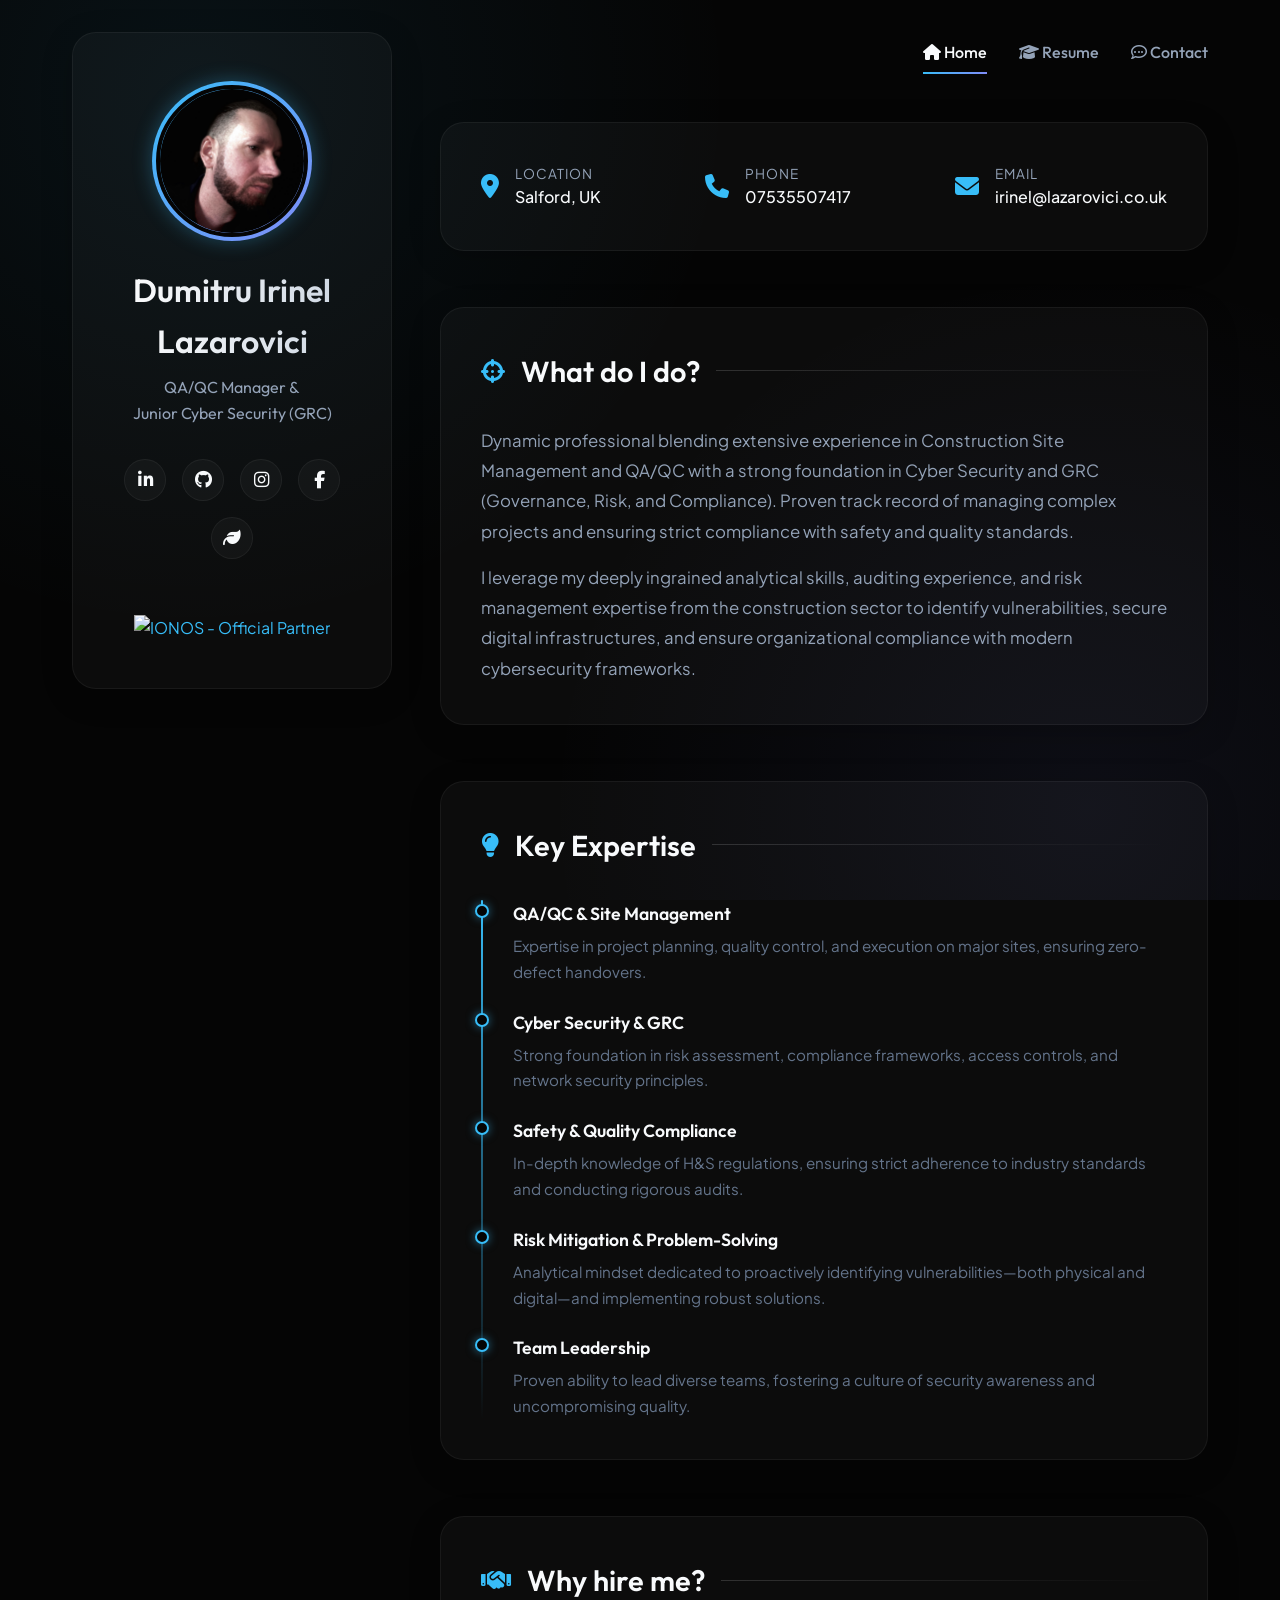
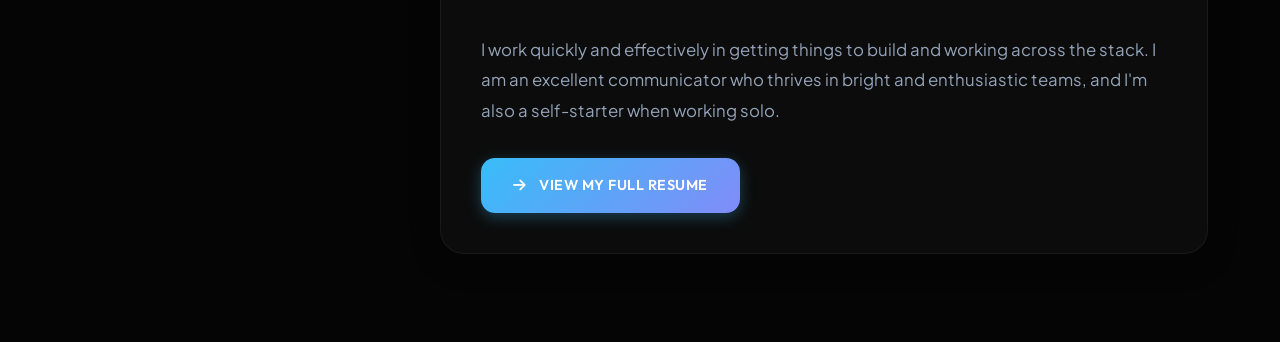
==== index.html @ 13bcc542 "Initial commit of 2026 Midnight Obsidian CV" ====
<!DOCTYPE html>
<html lang="en">
<head>
    <meta charset="UTF-8">
    <meta name="description" content="Dumitru Irinel Lazarovici - Professional Resume and Portfolio">
    <meta name="viewport" content="width=device-width, initial-scale=1.0">
    <title>Dumitru Irinel Lazarovici | Home</title>
    
    <!-- Google Fonts -->
    <link rel="preconnect" href="https://fonts.googleapis.com">
    <link rel="preconnect" href="https://fonts.gstatic.com" crossorigin>
    <link href="https://fonts.googleapis.com/css2?family=Outfit:wght@300;400;500;600;700&family=Plus+Jakarta+Sans:wght@400;500;600&display=swap" rel="stylesheet">
    
    <!-- FontAwesome -->
    <link rel="stylesheet" href="https://cdnjs.cloudflare.com/ajax/libs/font-awesome/6.4.0/css/all.min.css">
    
    <!-- Premium Custom CSS -->
    <link rel="stylesheet" href="assets/css/premium.css">
</head>
<body>

    <div class="container">
        
        <!-- Sidebar (Sticky) -->
        <aside class="sidebar animate-fade-in delay-1">
            <div class="glass-card" style="padding: 3rem 2rem;">
                <div class="profile-img-container">
                    <img src="assets/images/077.jpg" alt="Profile">
                </div>
                
                <h1 class="name">Dumitru Irinel Lazarovici</h1>
                <h2 class="title">QA/QC Manager &<br>Junior Cyber Security (GRC)</h2>
                
                <div class="social-links">
                    <a href="https://www.linkedin.com/in/irinel-lazarovici-98a188123/" target="_blank" class="social-icon" title="LinkedIn"><i class="fa-brands fa-linkedin-in"></i></a>
                    <a href="https://github.com/Iri3l/my-full-template" target="_blank" class="social-icon" title="GitHub"><i class="fa-brands fa-github"></i></a>
                    <a href="https://www.instagram.com/lazarovici_web_design/" target="_blank" class="social-icon" title="Instagram"><i class="fa-brands fa-instagram"></i></a>
                    <a href="https://www.facebook.com/Lazarovici-Web-Design-106968707484538/" target="_blank" class="social-icon" title="Facebook"><i class="fa-brands fa-facebook-f"></i></a>
                    <a href="https://joinnow.foreverliving.com/GBR/en-GB/welcome?distribID=440805075421" target="_blank" class="social-icon" title="Forever Living"><i class="fa-solid fa-leaf"></i></a>
                </div>
                


                <a href="https://partnernetwork.ionos.co.uk/partner/lazarovici.web.design?origin=PartnerBadge" target="_blank" class="partner-badge" rel="nofollow">
                    <img src="https://images-2.partnerportal.ionos.co.uk/items/683c39fa-d025-478d-b812-5f6673e0c8cc/profiles/a79d193d-137d-4387-9b11-49a4e6dd6d06/badges/normal_blue" alt="IONOS - Official Partner">
                </a>
            </div>
        </aside>

        <!-- Main Content Area -->
        <main class="content">
            
            <!-- Top Navigation -->
            <nav class="top-nav animate-fade-in delay-2">
                <a href="index.html" class="nav-link active"><i class="fa-solid fa-house"></i> Home</a>
                <a href="resume.html" class="nav-link"><i class="fa-solid fa-graduation-cap"></i> Resume</a>
                <a href="contact.html" class="nav-link"><i class="fa-regular fa-comment-dots"></i> Contact</a>
            </nav>

            <!-- Personal Info Header -->
            <section class="animate-fade-in delay-2">
                <div class="glass-card" style="display: flex; flex-wrap: wrap; gap: 2rem; justify-content: space-between; align-items: center;">
                    <div style="display: flex; align-items: center; gap: 1rem;">
                        <i class="fa-solid fa-location-dot" style="font-size: 1.5rem; color: var(--accent-color);"></i>
                        <div>
                            <p style="color: var(--text-secondary); font-size: 0.85rem; text-transform: uppercase; letter-spacing: 1px;">Location</p>
                            <p style="font-weight: 500;">Salford, UK</p>
                        </div>
                    </div>
                    <div style="display: flex; align-items: center; gap: 1rem;">
                        <i class="fa-solid fa-phone" style="font-size: 1.5rem; color: var(--accent-color);"></i>
                        <div>
                            <p style="color: var(--text-secondary); font-size: 0.85rem; text-transform: uppercase; letter-spacing: 1px;">Phone</p>
                            <p style="font-weight: 500;">07535507417</p>
                        </div>
                    </div>
                    <div style="display: flex; align-items: center; gap: 1rem;">
                        <i class="fa-solid fa-envelope" style="font-size: 1.5rem; color: var(--accent-color);"></i>
                        <div>
                            <p style="color: var(--text-secondary); font-size: 0.85rem; text-transform: uppercase; letter-spacing: 1px;">Email</p>
                            <p style="font-weight: 500;">irinel@lazarovici.co.uk</p>
                        </div>
                    </div>
                </div>
            </section>

            <!-- What do I do? -->
            <section class="animate-fade-in delay-3">
                <div class="glass-card">
                    <h3 class="section-title"><i class="fa-solid fa-crosshairs"></i> What do I do?</h3>
                    <p class="about-text">
                        Dynamic professional blending extensive experience in Construction Site Management and QA/QC with a strong foundation in Cyber Security and GRC (Governance, Risk, and Compliance). Proven track record of managing complex projects and ensuring strict compliance with safety and quality standards.
                    </p>
                    <p class="about-text" style="margin-top: 1rem;">
                        I leverage my deeply ingrained analytical skills, auditing experience, and risk management expertise from the construction sector to identify vulnerabilities, secure digital infrastructures, and ensure organizational compliance with modern cybersecurity frameworks.
                    </p>
                </div>
            </section>

            <!-- Key Skills -->
            <section class="animate-fade-in delay-3">
                <div class="glass-card">
                    <h3 class="section-title"><i class="fa-solid fa-lightbulb"></i> Key Expertise</h3>
                    <div class="timeline">
                        <div class="timeline-item" style="margin-bottom: 1.5rem;">
                            <div class="timeline-dot"></div>
                            <h4 class="timeline-title" style="font-size: 1.1rem;">QA/QC & Site Management</h4>
                            <p class="timeline-content">Expertise in project planning, quality control, and execution on major sites, ensuring zero-defect handovers.</p>
                        </div>
                        <div class="timeline-item" style="margin-bottom: 1.5rem;">
                            <div class="timeline-dot"></div>
                            <h4 class="timeline-title" style="font-size: 1.1rem;">Cyber Security & GRC</h4>
                            <p class="timeline-content">Strong foundation in risk assessment, compliance frameworks, access controls, and network security principles.</p>
                        </div>
                        <div class="timeline-item" style="margin-bottom: 1.5rem;">
                            <div class="timeline-dot"></div>
                            <h4 class="timeline-title" style="font-size: 1.1rem;">Safety & Quality Compliance</h4>
                            <p class="timeline-content">In-depth knowledge of H&S regulations, ensuring strict adherence to industry standards and conducting rigorous audits.</p>
                        </div>
                        <div class="timeline-item" style="margin-bottom: 1.5rem;">
                            <div class="timeline-dot"></div>
                            <h4 class="timeline-title" style="font-size: 1.1rem;">Risk Mitigation & Problem-Solving</h4>
                            <p class="timeline-content">Analytical mindset dedicated to proactively identifying vulnerabilities—both physical and digital—and implementing robust solutions.</p>
                        </div>
                        <div class="timeline-item">
                            <div class="timeline-dot"></div>
                            <h4 class="timeline-title" style="font-size: 1.1rem;">Team Leadership</h4>
                            <p class="timeline-content">Proven ability to lead diverse teams, fostering a culture of security awareness and uncompromising quality.</p>
                        </div>
                    </div>
                </div>
            </section>

            <!-- Why hire me? -->
            <section class="animate-fade-in delay-4">
                <div class="glass-card">
                    <h3 class="section-title"><i class="fa-solid fa-handshake"></i> Why hire me?</h3>
                    <p class="about-text">
                        I work quickly and effectively in getting things to build and working across the stack. I am an excellent communicator who thrives in bright and enthusiastic teams, and I'm also a self-starter when working solo.
                    </p>
                    <div style="margin-top: 2rem;">
                        <a href="resume.html" class="btn-download" style="width: auto; padding: 1rem 2rem;">
                            <i class="fa-solid fa-arrow-right"></i> View My Full Resume
                        </a>
                    </div>
                </div>
            </section>

        </main>
    </div>

</body>
</html>
---- assets/css/premium.css ----
:root {
    --bg-main: #050505;
    --card-bg: rgba(255, 255, 255, 0.03);
    --card-border: rgba(255, 255, 255, 0.05);
    --card-border-hover: rgba(255, 255, 255, 0.15);
    --text-primary: #f8fafc;
    --text-secondary: #94a3b8;
    --text-muted: #64748b;
    --accent-gradient: linear-gradient(135deg, #38bdf8 0%, #818cf8 100%);
    --accent-color: #38bdf8;
    --font-heading: 'Outfit', sans-serif;
    --font-body: 'Plus Jakarta Sans', sans-serif;
}

* {
    margin: 0;
    padding: 0;
    box-sizing: border-box;
}

body {
    background-color: var(--bg-main);
    background-image: 
        radial-gradient(circle at 15% 10%, rgba(56, 189, 248, 0.07) 0%, transparent 40%),
        radial-gradient(circle at 85% 90%, rgba(129, 140, 248, 0.07) 0%, transparent 40%);
    background-attachment: fixed;
    color: var(--text-primary);
    font-family: var(--font-body);
    line-height: 1.6;
    -webkit-font-smoothing: antialiased;
}

/* Typography */
h1, h2, h3, h4, h5, h6 {
    font-family: var(--font-heading);
    color: var(--text-primary);
    font-weight: 600;
}

a {
    color: var(--accent-color);
    text-decoration: none;
    transition: all 0.3s ease;
}

a:hover {
    color: #fff;
    text-shadow: 0 0 10px rgba(56, 189, 248, 0.5);
}

/* Layout */
.container {
    max-width: 1200px;
    margin: 0 auto;
    padding: 2rem;
    display: grid;
    grid-template-columns: 320px 1fr;
    gap: 3rem;
}

@media (max-width: 992px) {
    .container {
        grid-template-columns: 1fr;
    }
    
    .sidebar {
        position: relative;
        top: 0;
        z-index: 10;
        margin-bottom: 2rem;
    }
}

/* Glass Card Reusable Class */
.glass-card {
    background: var(--card-bg);
    backdrop-filter: blur(20px);
    -webkit-backdrop-filter: blur(20px);
    border: 1px solid var(--card-border);
    border-radius: 24px;
    padding: 2.5rem;
    box-shadow: 0 8px 32px rgba(0, 0, 0, 0.2);
    transition: all 0.4s cubic-bezier(0.175, 0.885, 0.32, 1.275);
}

.glass-card:hover {
    transform: translateY(-5px);
    border-color: var(--card-border-hover);
    box-shadow: 0 15px 40px rgba(0, 0, 0, 0.4);
}

/* Sidebar */
.sidebar {
    position: sticky;
    top: 2rem;
    height: fit-content;
    text-align: center;
}

.profile-img-container {
    width: 160px;
    height: 160px;
    margin: 0 auto 1.5rem auto;
    border-radius: 50%;
    background: var(--accent-gradient);
    padding: 4px;
    box-shadow: 0 0 20px rgba(56, 189, 248, 0.3);
}

.profile-img-container img {
    width: 100%;
    height: 100%;
    border-radius: 50%;
    object-fit: cover;
    background: var(--bg-main);
    border: 4px solid var(--bg-main);
}

.name {
    font-size: 2rem;
    margin-bottom: 0.5rem;
    background: linear-gradient(to right, #fff, #cbd5e1);
    -webkit-background-clip: text;
    -webkit-text-fill-color: transparent;
}

.title {
    font-size: 1rem;
    color: var(--text-secondary);
    margin-bottom: 2rem;
    font-weight: 400;
}

.social-links {
    display: flex;
    justify-content: center;
    flex-wrap: wrap;
    gap: 1rem;
    margin-bottom: 2rem;
}

.social-icon {
    width: 42px;
    height: 42px;
    border-radius: 50%;
    background: rgba(255, 255, 255, 0.03);
    display: flex;
    align-items: center;
    justify-content: center;
    color: var(--text-primary);
    border: 1px solid var(--card-border);
    transition: all 0.3s ease;
    font-size: 1.1rem;
}

.social-icon:hover {
    background: var(--accent-gradient);
    transform: translateY(-4px) scale(1.1);
    border-color: transparent;
    color: #fff;
    box-shadow: 0 10px 20px rgba(56, 189, 248, 0.4);
}

.btn-download {
    display: inline-flex;
    align-items: center;
    justify-content: center;
    gap: 0.8rem;
    width: 100%;
    padding: 1rem;
    border-radius: 14px;
    background: var(--accent-gradient);
    color: #fff;
    font-weight: 600;
    font-family: var(--font-heading);
    letter-spacing: 0.5px;
    border: none;
    cursor: pointer;
    transition: all 0.3s ease;
    text-transform: uppercase;
    font-size: 0.9rem;
    box-shadow: 0 4px 15px rgba(56, 189, 248, 0.3);
}

.btn-download:hover {
    box-shadow: 0 10px 25px rgba(56, 189, 248, 0.5);
    transform: translateY(-2px);
    color: #fff;
}

/* Main Content Sections */
section {
    margin-bottom: 3.5rem;
}

.section-title {
    font-size: 1.8rem;
    margin-bottom: 2rem;
    display: flex;
    align-items: center;
    gap: 1rem;
}

.section-title i {
    color: var(--accent-color);
    font-size: 1.5rem;
}

.section-title::after {
    content: '';
    height: 1px;
    flex: 1;
    background: linear-gradient(90deg, var(--card-border-hover), transparent);
}

/* Timeline */
.timeline {
    position: relative;
    padding-left: 2rem;
}

.timeline::before {
    content: '';
    position: absolute;
    left: 0;
    top: 0;
    height: 100%;
    width: 2px;
    background: linear-gradient(180deg, var(--accent-color) 0%, rgba(56, 189, 248, 0) 100%);
    border-radius: 2px;
}

.timeline-item {
    position: relative;
    margin-bottom: 2.5rem;
}

.timeline-item:last-child {
    margin-bottom: 0;
}

.timeline-dot {
    position: absolute;
    left: -2.35rem;
    top: 0.25rem;
    width: 14px;
    height: 14px;
    border-radius: 50%;
    background: var(--bg-main);
    border: 2px solid var(--accent-color);
    box-shadow: 0 0 10px rgba(56, 189, 248, 0.5);
    transition: all 0.3s ease;
}

.timeline-item:hover .timeline-dot {
    background: var(--accent-color);
    transform: scale(1.3);
}

.timeline-date {
    font-size: 0.85rem;
    color: var(--accent-color);
    font-weight: 600;
    margin-bottom: 0.8rem;
    display: inline-block;
    padding: 0.3rem 1rem;
    background: rgba(56, 189, 248, 0.1);
    border-radius: 20px;
    border: 1px solid rgba(56, 189, 248, 0.2);
}

.timeline-title {
    font-size: 1.3rem;
    color: var(--text-primary);
    margin-bottom: 0.3rem;
}

.timeline-subtitle {
    font-size: 1rem;
    color: var(--text-secondary);
    margin-bottom: 1.2rem;
}

.timeline-content {
    color: var(--text-muted);
    font-size: 0.95rem;
    line-height: 1.7;
}

.timeline-content p {
    margin-bottom: 0.5rem;
    padding-left: 1rem;
    border-left: 2px solid rgba(255,255,255,0.05);
}

.timeline-content .projects-title {
    color: var(--text-secondary);
    font-weight: 600;
    margin-top: 1rem;
    margin-bottom: 0.8rem;
    font-family: var(--font-heading);
}

/* Skills */
.skills-grid {
    display: grid;
    grid-template-columns: 1fr 1fr;
    gap: 2.5rem;
}

@media (max-width: 768px) {
    .skills-grid {
        grid-template-columns: 1fr;
    }
}

.skill-category-title {
    font-size: 1.2rem;
    color: var(--text-primary);
    margin-bottom: 1.5rem;
    font-family: var(--font-heading);
    display: flex;
    align-items: center;
    gap: 0.5rem;
}
.skill-category-title i {
    color: var(--accent-color);
}

.skill-item {
    margin-bottom: 1.5rem;
}

.skill-info {
    display: flex;
    justify-content: space-between;
    margin-bottom: 0.6rem;
    font-size: 0.95rem;
    color: var(--text-secondary);
    font-weight: 500;
}

.skill-bar-bg {
    width: 100%;
    height: 8px;
    background: rgba(255, 255, 255, 0.05);
    border-radius: 10px;
    overflow: hidden;
    box-shadow: inset 0 2px 4px rgba(0,0,0,0.2);
}

.skill-bar-fill {
    height: 100%;
    background: var(--accent-gradient);
    border-radius: 10px;
    position: relative;
    box-shadow: 0 0 12px rgba(56, 189, 248, 0.6);
}

/* Qualifications Pills */
.qualifications {
    display: flex;
    flex-wrap: wrap;
    gap: 0.8rem;
}

.qual-pill {
    padding: 0.6rem 1.2rem;
    background: rgba(255, 255, 255, 0.03);
    border: 1px solid rgba(255, 255, 255, 0.08);
    border-radius: 30px;
    font-size: 0.9rem;
    color: var(--text-secondary);
    transition: all 0.3s ease;
    display: flex;
    align-items: center;
    gap: 0.5rem;
}

.qual-pill i {
    color: var(--accent-color);
}

.qual-pill:hover {
    border-color: var(--accent-color);
    color: var(--text-primary);
    background: rgba(56, 189, 248, 0.1);
    transform: translateY(-2px);
    box-shadow: 0 5px 15px rgba(0,0,0,0.2);
}

/* Header Menu (Desktop) */
.top-nav {
    display: flex;
    justify-content: flex-end;
    gap: 2rem;
    margin-bottom: 3rem;
}

.nav-link {
    color: var(--text-secondary);
    font-family: var(--font-heading);
    font-weight: 500;
    font-size: 1rem;
    position: relative;
    padding: 0.5rem 0;
}

.nav-link.active {
    color: var(--text-primary);
}

.nav-link::after {
    content: '';
    position: absolute;
    bottom: 0;
    left: 0;
    width: 0;
    height: 2px;
    background: var(--accent-gradient);
    transition: width 0.3s ease;
}

.nav-link:hover::after, .nav-link.active::after {
    width: 100%;
}

.nav-link:hover {
    color: var(--text-primary);
}

/* Fade in animation */
@keyframes fadeInUp {
    from {
        opacity: 0;
        transform: translateY(30px);
    }
    to {
        opacity: 1;
        transform: translateY(0);
    }
}

.animate-fade-in {
    animation: fadeInUp 0.8s cubic-bezier(0.175, 0.885, 0.32, 1.275) forwards;
    opacity: 0;
}

.delay-1 { animation-delay: 0.1s; }
.delay-2 { animation-delay: 0.2s; }
.delay-3 { animation-delay: 0.3s; }
.delay-4 { animation-delay: 0.4s; }

.about-text {
    color: var(--text-secondary);
    font-size: 1.05rem;
    line-height: 1.8;
}

.partner-badge {
    margin-top: 1.5rem;
    display: inline-block;
    transition: transform 0.3s ease;
}
.partner-badge:hover {
    transform: scale(1.05);
}
.partner-badge img {
    height: 45px;
}

/* Form Styles for Contact Page */
.premium-form {
    display: flex;
    flex-direction: column;
    gap: 1.5rem;
    margin-top: 2rem;
}

.form-group {
    display: flex;
    flex-direction: column;
    gap: 0.5rem;
}

.form-control {
    width: 100%;
    padding: 1rem 1.2rem;
    background: rgba(255, 255, 255, 0.03);
    border: 1px solid rgba(255, 255, 255, 0.1);
    border-radius: 12px;
    color: var(--text-primary);
    font-family: var(--font-body);
    font-size: 1rem;
    transition: all 0.3s ease;
    outline: none;
}

.form-control::placeholder {
    color: rgba(255, 255, 255, 0.3);
}

.form-control:focus {
    background: rgba(255, 255, 255, 0.06);
    border-color: var(--accent-color);
    box-shadow: 0 0 15px rgba(56, 189, 248, 0.2);
}

textarea.form-control {
    min-height: 150px;
    resize: vertical;
}
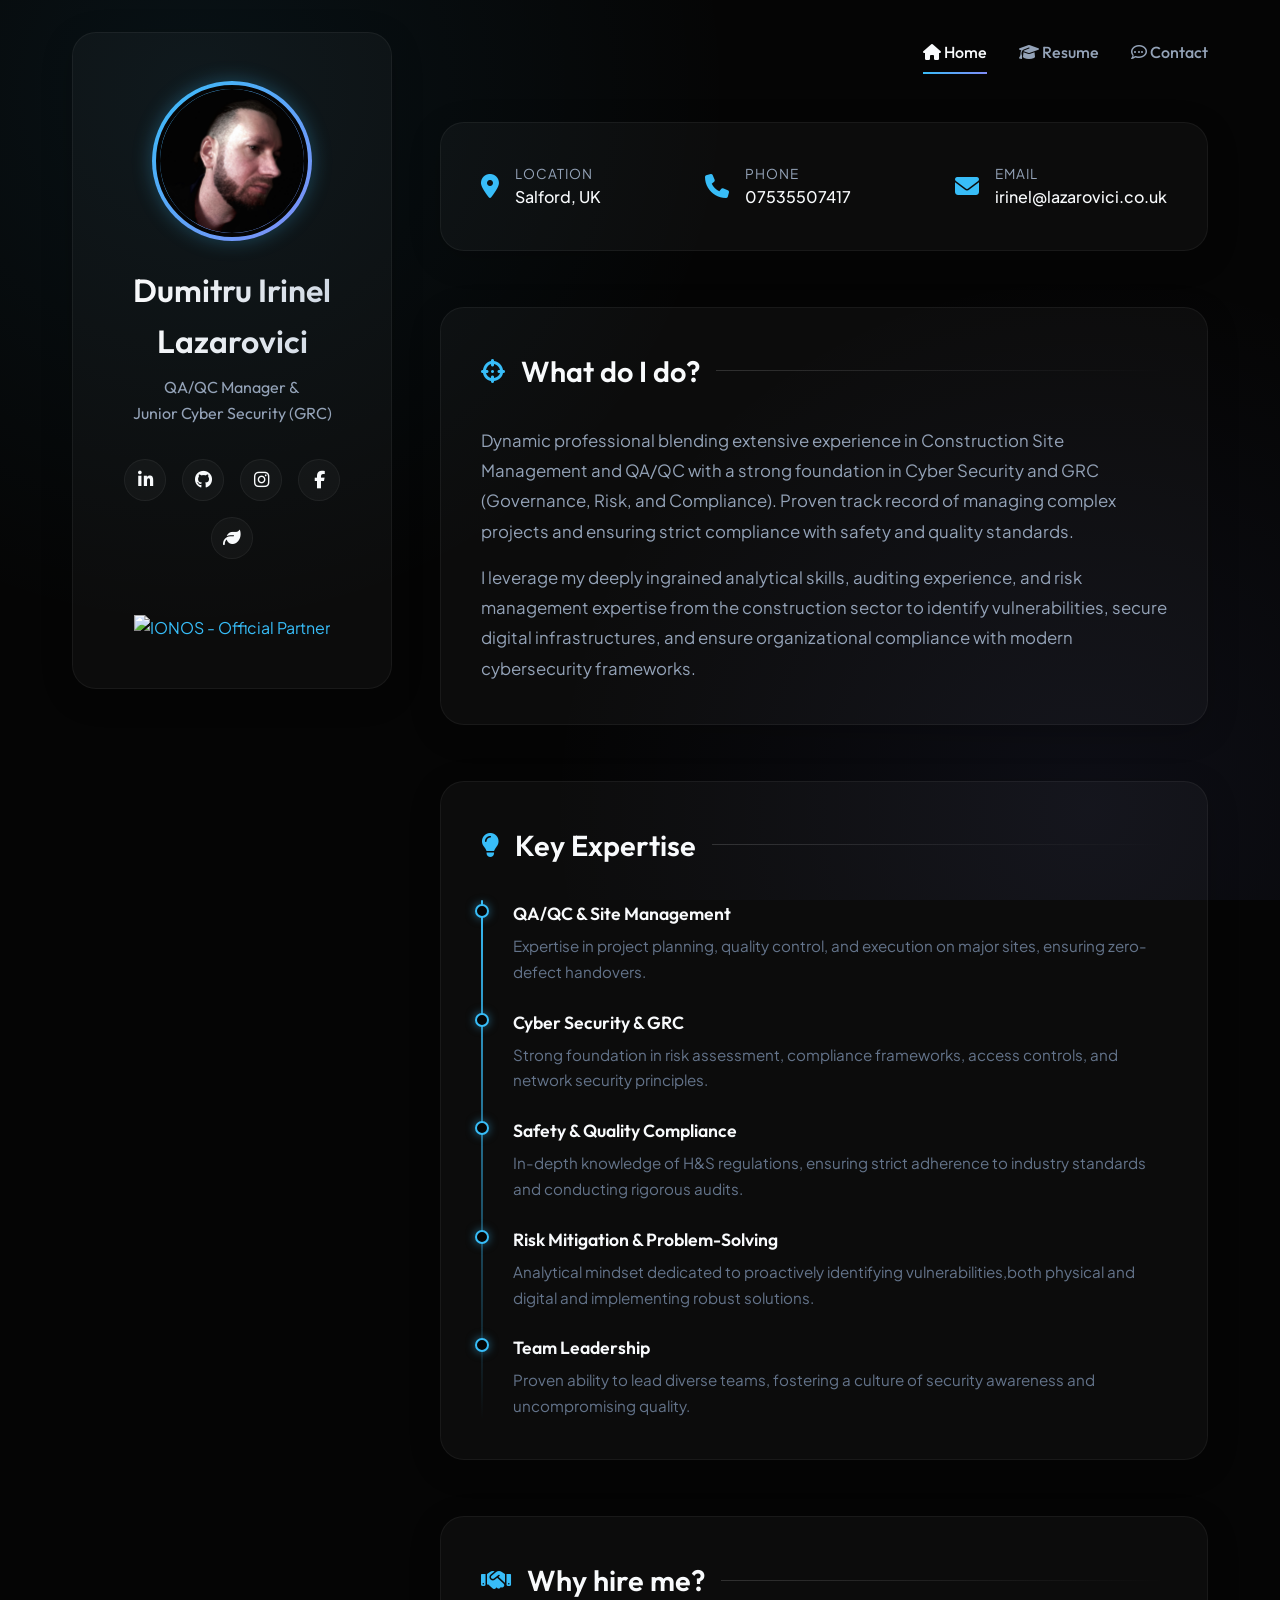
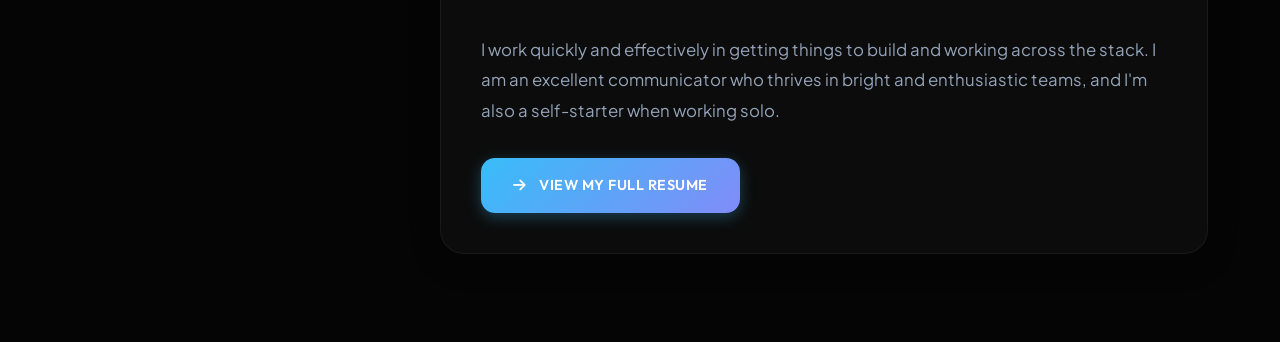
==== commit d3d7f9d1: "Update formatting and text in index.html and other files" ====
--- a/index.html
+++ b/index.html
@@ -1,55 +1,66 @@
 <!DOCTYPE html>
 <html lang="en">
+
 <head>
     <meta charset="UTF-8">
     <meta name="description" content="Dumitru Irinel Lazarovici - Professional Resume and Portfolio">
     <meta name="viewport" content="width=device-width, initial-scale=1.0">
     <title>Dumitru Irinel Lazarovici | Home</title>
-    
+
     <!-- Google Fonts -->
     <link rel="preconnect" href="https://fonts.googleapis.com">
     <link rel="preconnect" href="https://fonts.gstatic.com" crossorigin>
-    <link href="https://fonts.googleapis.com/css2?family=Outfit:wght@300;400;500;600;700&family=Plus+Jakarta+Sans:wght@400;500;600&display=swap" rel="stylesheet">
-    
+    <link
+        href="https://fonts.googleapis.com/css2?family=Outfit:wght@300;400;500;600;700&family=Plus+Jakarta+Sans:wght@400;500;600&display=swap"
+        rel="stylesheet">
+
     <!-- FontAwesome -->
     <link rel="stylesheet" href="https://cdnjs.cloudflare.com/ajax/libs/font-awesome/6.4.0/css/all.min.css">
-    
+
     <!-- Premium Custom CSS -->
     <link rel="stylesheet" href="assets/css/premium.css">
 </head>
+
 <body>
 
     <div class="container">
-        
+
         <!-- Sidebar (Sticky) -->
         <aside class="sidebar animate-fade-in delay-1">
             <div class="glass-card" style="padding: 3rem 2rem;">
                 <div class="profile-img-container">
                     <img src="assets/images/077.jpg" alt="Profile">
                 </div>
-                
+
                 <h1 class="name">Dumitru Irinel Lazarovici</h1>
                 <h2 class="title">QA/QC Manager &<br>Junior Cyber Security (GRC)</h2>
-                
+
                 <div class="social-links">
-                    <a href="https://www.linkedin.com/in/irinel-lazarovici-98a188123/" target="_blank" class="social-icon" title="LinkedIn"><i class="fa-brands fa-linkedin-in"></i></a>
-                    <a href="https://github.com/Iri3l/my-full-template" target="_blank" class="social-icon" title="GitHub"><i class="fa-brands fa-github"></i></a>
-                    <a href="https://www.instagram.com/lazarovici_web_design/" target="_blank" class="social-icon" title="Instagram"><i class="fa-brands fa-instagram"></i></a>
-                    <a href="https://www.facebook.com/Lazarovici-Web-Design-106968707484538/" target="_blank" class="social-icon" title="Facebook"><i class="fa-brands fa-facebook-f"></i></a>
-                    <a href="https://joinnow.foreverliving.com/GBR/en-GB/welcome?distribID=440805075421" target="_blank" class="social-icon" title="Forever Living"><i class="fa-solid fa-leaf"></i></a>
+                    <a href="https://www.linkedin.com/in/irinel-lazarovici-98a188123/" target="_blank"
+                        class="social-icon" title="LinkedIn"><i class="fa-brands fa-linkedin-in"></i></a>
+                    <a href="https://github.com/Iri3l/my-full-template" target="_blank" class="social-icon"
+                        title="GitHub"><i class="fa-brands fa-github"></i></a>
+                    <a href="https://www.instagram.com/lazarovici_web_design/" target="_blank" class="social-icon"
+                        title="Instagram"><i class="fa-brands fa-instagram"></i></a>
+                    <a href="https://www.facebook.com/Lazarovici-Web-Design-106968707484538/" target="_blank"
+                        class="social-icon" title="Facebook"><i class="fa-brands fa-facebook-f"></i></a>
+                    <a href="https://joinnow.foreverliving.com/GBR/en-GB/welcome?distribID=440805075421" target="_blank"
+                        class="social-icon" title="Forever Living"><i class="fa-solid fa-leaf"></i></a>
                 </div>
-                
 
 
-                <a href="https://partnernetwork.ionos.co.uk/partner/lazarovici.web.design?origin=PartnerBadge" target="_blank" class="partner-badge" rel="nofollow">
-                    <img src="https://images-2.partnerportal.ionos.co.uk/items/683c39fa-d025-478d-b812-5f6673e0c8cc/profiles/a79d193d-137d-4387-9b11-49a4e6dd6d06/badges/normal_blue" alt="IONOS - Official Partner">
+
+                <a href="https://partnernetwork.ionos.co.uk/partner/lazarovici.web.design?origin=PartnerBadge"
+                    target="_blank" class="partner-badge" rel="nofollow">
+                    <img src="https://images-2.partnerportal.ionos.co.uk/items/683c39fa-d025-478d-b812-5f6673e0c8cc/profiles/a79d193d-137d-4387-9b11-49a4e6dd6d06/badges/normal_blue"
+                        alt="IONOS - Official Partner">
                 </a>
             </div>
         </aside>
 
         <!-- Main Content Area -->
         <main class="content">
-            
+
             <!-- Top Navigation -->
             <nav class="top-nav animate-fade-in delay-2">
                 <a href="index.html" class="nav-link active"><i class="fa-solid fa-house"></i> Home</a>
@@ -59,25 +70,32 @@
 
             <!-- Personal Info Header -->
             <section class="animate-fade-in delay-2">
-                <div class="glass-card" style="display: flex; flex-wrap: wrap; gap: 2rem; justify-content: space-between; align-items: center;">
+                <div class="glass-card"
+                    style="display: flex; flex-wrap: wrap; gap: 2rem; justify-content: space-between; align-items: center;">
                     <div style="display: flex; align-items: center; gap: 1rem;">
                         <i class="fa-solid fa-location-dot" style="font-size: 1.5rem; color: var(--accent-color);"></i>
                         <div>
-                            <p style="color: var(--text-secondary); font-size: 0.85rem; text-transform: uppercase; letter-spacing: 1px;">Location</p>
+                            <p
+                                style="color: var(--text-secondary); font-size: 0.85rem; text-transform: uppercase; letter-spacing: 1px;">
+                                Location</p>
                             <p style="font-weight: 500;">Salford, UK</p>
                         </div>
                     </div>
                     <div style="display: flex; align-items: center; gap: 1rem;">
                         <i class="fa-solid fa-phone" style="font-size: 1.5rem; color: var(--accent-color);"></i>
                         <div>
-                            <p style="color: var(--text-secondary); font-size: 0.85rem; text-transform: uppercase; letter-spacing: 1px;">Phone</p>
+                            <p
+                                style="color: var(--text-secondary); font-size: 0.85rem; text-transform: uppercase; letter-spacing: 1px;">
+                                Phone</p>
                             <p style="font-weight: 500;">07535507417</p>
                         </div>
                     </div>
                     <div style="display: flex; align-items: center; gap: 1rem;">
                         <i class="fa-solid fa-envelope" style="font-size: 1.5rem; color: var(--accent-color);"></i>
                         <div>
-                            <p style="color: var(--text-secondary); font-size: 0.85rem; text-transform: uppercase; letter-spacing: 1px;">Email</p>
+                            <p
+                                style="color: var(--text-secondary); font-size: 0.85rem; text-transform: uppercase; letter-spacing: 1px;">
+                                Email</p>
                             <p style="font-weight: 500;">irinel@lazarovici.co.uk</p>
                         </div>
                     </div>
@@ -89,10 +107,15 @@
                 <div class="glass-card">
                     <h3 class="section-title"><i class="fa-solid fa-crosshairs"></i> What do I do?</h3>
                     <p class="about-text">
-                        Dynamic professional blending extensive experience in Construction Site Management and QA/QC with a strong foundation in Cyber Security and GRC (Governance, Risk, and Compliance). Proven track record of managing complex projects and ensuring strict compliance with safety and quality standards.
+                        Dynamic professional blending extensive experience in Construction Site Management and QA/QC
+                        with a strong foundation in Cyber Security and GRC (Governance, Risk, and Compliance). Proven
+                        track record of managing complex projects and ensuring strict compliance with safety and quality
+                        standards.
                     </p>
                     <p class="about-text" style="margin-top: 1rem;">
-                        I leverage my deeply ingrained analytical skills, auditing experience, and risk management expertise from the construction sector to identify vulnerabilities, secure digital infrastructures, and ensure organizational compliance with modern cybersecurity frameworks.
+                        I leverage my deeply ingrained analytical skills, auditing experience, and risk management
+                        expertise from the construction sector to identify vulnerabilities, secure digital
+                        infrastructures, and ensure organizational compliance with modern cybersecurity frameworks.
                     </p>
                 </div>
             </section>
@@ -105,27 +128,32 @@
                         <div class="timeline-item" style="margin-bottom: 1.5rem;">
                             <div class="timeline-dot"></div>
                             <h4 class="timeline-title" style="font-size: 1.1rem;">QA/QC & Site Management</h4>
-                            <p class="timeline-content">Expertise in project planning, quality control, and execution on major sites, ensuring zero-defect handovers.</p>
+                            <p class="timeline-content">Expertise in project planning, quality control, and execution on
+                                major sites, ensuring zero-defect handovers.</p>
                         </div>
                         <div class="timeline-item" style="margin-bottom: 1.5rem;">
                             <div class="timeline-dot"></div>
                             <h4 class="timeline-title" style="font-size: 1.1rem;">Cyber Security & GRC</h4>
-                            <p class="timeline-content">Strong foundation in risk assessment, compliance frameworks, access controls, and network security principles.</p>
+                            <p class="timeline-content">Strong foundation in risk assessment, compliance frameworks,
+                                access controls, and network security principles.</p>
                         </div>
                         <div class="timeline-item" style="margin-bottom: 1.5rem;">
                             <div class="timeline-dot"></div>
                             <h4 class="timeline-title" style="font-size: 1.1rem;">Safety & Quality Compliance</h4>
-                            <p class="timeline-content">In-depth knowledge of H&S regulations, ensuring strict adherence to industry standards and conducting rigorous audits.</p>
+                            <p class="timeline-content">In-depth knowledge of H&S regulations, ensuring strict adherence
+                                to industry standards and conducting rigorous audits.</p>
                         </div>
                         <div class="timeline-item" style="margin-bottom: 1.5rem;">
                             <div class="timeline-dot"></div>
                             <h4 class="timeline-title" style="font-size: 1.1rem;">Risk Mitigation & Problem-Solving</h4>
-                            <p class="timeline-content">Analytical mindset dedicated to proactively identifying vulnerabilities—both physical and digital—and implementing robust solutions.</p>
+                            <p class="timeline-content">Analytical mindset dedicated to proactively identifying
+                                vulnerabilities,both physical and digital and implementing robust solutions.</p>
                         </div>
                         <div class="timeline-item">
                             <div class="timeline-dot"></div>
                             <h4 class="timeline-title" style="font-size: 1.1rem;">Team Leadership</h4>
-                            <p class="timeline-content">Proven ability to lead diverse teams, fostering a culture of security awareness and uncompromising quality.</p>
+                            <p class="timeline-content">Proven ability to lead diverse teams, fostering a culture of
+                                security awareness and uncompromising quality.</p>
                         </div>
                     </div>
                 </div>
@@ -136,7 +164,9 @@
                 <div class="glass-card">
                     <h3 class="section-title"><i class="fa-solid fa-handshake"></i> Why hire me?</h3>
                     <p class="about-text">
-                        I work quickly and effectively in getting things to build and working across the stack. I am an excellent communicator who thrives in bright and enthusiastic teams, and I'm also a self-starter when working solo.
+                        I work quickly and effectively in getting things to build and working across the stack. I am an
+                        excellent communicator who thrives in bright and enthusiastic teams, and I'm also a self-starter
+                        when working solo.
                     </p>
                     <div style="margin-top: 2rem;">
                         <a href="resume.html" class="btn-download" style="width: auto; padding: 1rem 2rem;">
@@ -150,4 +180,5 @@
     </div>
 
 </body>
+
 </html>
--- a/assets/css/premium.css
+++ b/assets/css/premium.css
@@ -20,7 +20,7 @@
 
 body {
     background-color: var(--bg-main);
-    background-image: 
+    background-image:
         radial-gradient(circle at 15% 10%, rgba(56, 189, 248, 0.07) 0%, transparent 40%),
         radial-gradient(circle at 85% 90%, rgba(129, 140, 248, 0.07) 0%, transparent 40%);
     background-attachment: fixed;
@@ -31,7 +31,12 @@
 }
 
 /* Typography */
-h1, h2, h3, h4, h5, h6 {
+h1,
+h2,
+h3,
+h4,
+h5,
+h6 {
     font-family: var(--font-heading);
     color: var(--text-primary);
     font-weight: 600;
@@ -58,18 +63,6 @@
     gap: 3rem;
 }
 
-@media (max-width: 992px) {
-    .container {
-        grid-template-columns: 1fr;
-    }
-    
-    .sidebar {
-        position: relative;
-        top: 0;
-        z-index: 10;
-        margin-bottom: 2rem;
-    }
-}
 
 /* Glass Card Reusable Class */
 .glass-card {
@@ -290,7 +283,7 @@
 .timeline-content p {
     margin-bottom: 0.5rem;
     padding-left: 1rem;
-    border-left: 2px solid rgba(255,255,255,0.05);
+    border-left: 2px solid rgba(255, 255, 255, 0.05);
 }
 
 .timeline-content .projects-title {
@@ -323,6 +316,7 @@
     align-items: center;
     gap: 0.5rem;
 }
+
 .skill-category-title i {
     color: var(--accent-color);
 }
@@ -346,7 +340,7 @@
     background: rgba(255, 255, 255, 0.05);
     border-radius: 10px;
     overflow: hidden;
-    box-shadow: inset 0 2px 4px rgba(0,0,0,0.2);
+    box-shadow: inset 0 2px 4px rgba(0, 0, 0, 0.2);
 }
 
 .skill-bar-fill {
@@ -386,7 +380,7 @@
     color: var(--text-primary);
     background: rgba(56, 189, 248, 0.1);
     transform: translateY(-2px);
-    box-shadow: 0 5px 15px rgba(0,0,0,0.2);
+    box-shadow: 0 5px 15px rgba(0, 0, 0, 0.2);
 }
 
 /* Header Menu (Desktop) */
@@ -421,7 +415,8 @@
     transition: width 0.3s ease;
 }
 
-.nav-link:hover::after, .nav-link.active::after {
+.nav-link:hover::after,
+.nav-link.active::after {
     width: 100%;
 }
 
@@ -435,6 +430,7 @@
         opacity: 0;
         transform: translateY(30px);
     }
+
     to {
         opacity: 1;
         transform: translateY(0);
@@ -446,10 +442,21 @@
     opacity: 0;
 }
 
-.delay-1 { animation-delay: 0.1s; }
-.delay-2 { animation-delay: 0.2s; }
-.delay-3 { animation-delay: 0.3s; }
-.delay-4 { animation-delay: 0.4s; }
+.delay-1 {
+    animation-delay: 0.1s;
+}
+
+.delay-2 {
+    animation-delay: 0.2s;
+}
+
+.delay-3 {
+    animation-delay: 0.3s;
+}
+
+.delay-4 {
+    animation-delay: 0.4s;
+}
 
 .about-text {
     color: var(--text-secondary);
@@ -462,9 +469,11 @@
     display: inline-block;
     transition: transform 0.3s ease;
 }
+
 .partner-badge:hover {
     transform: scale(1.05);
 }
+
 .partner-badge img {
     height: 45px;
 }
@@ -510,3 +519,17 @@
     min-height: 150px;
     resize: vertical;
 }
+
+/* Mobile Overrides */
+@media (max-width: 992px) {
+    .container {
+        grid-template-columns: 1fr;
+    }
+
+    .sidebar {
+        position: relative;
+        top: 0;
+        z-index: 10;
+        margin-bottom: 2rem;
+    }
+}
